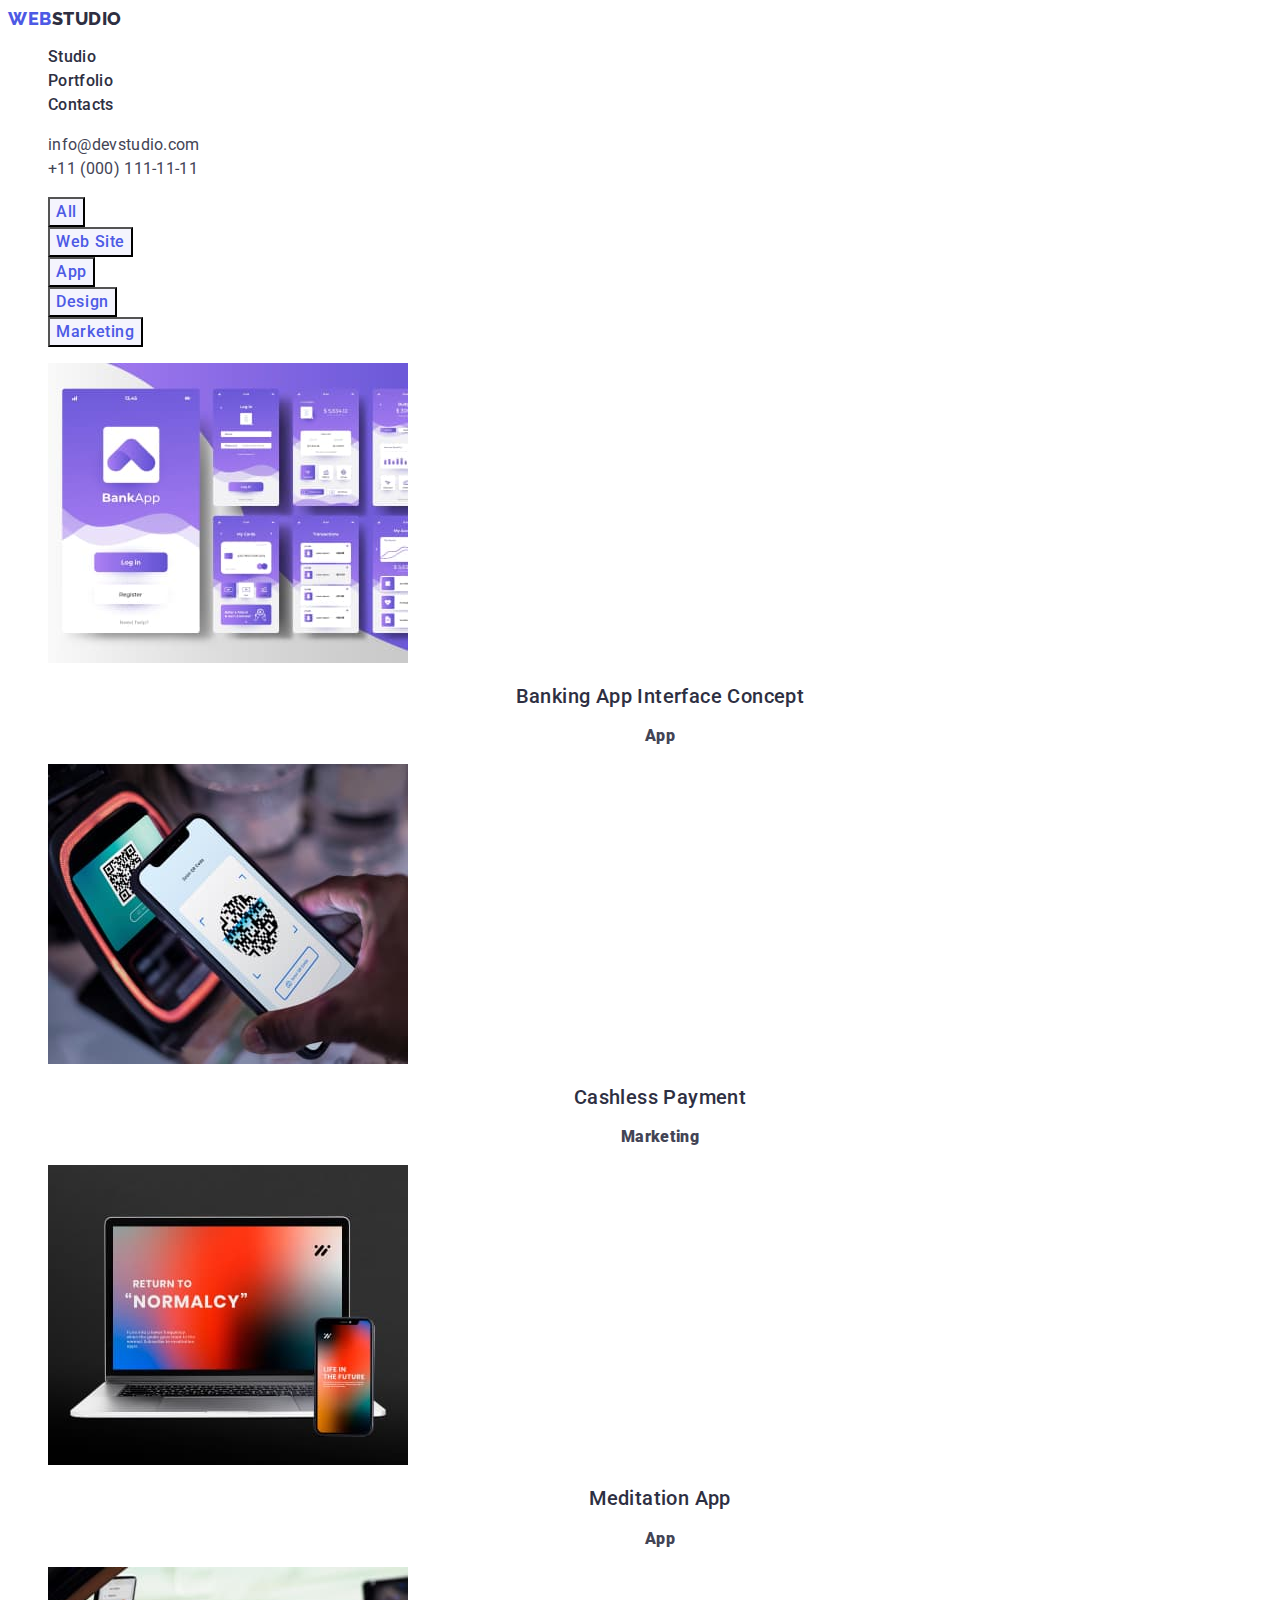
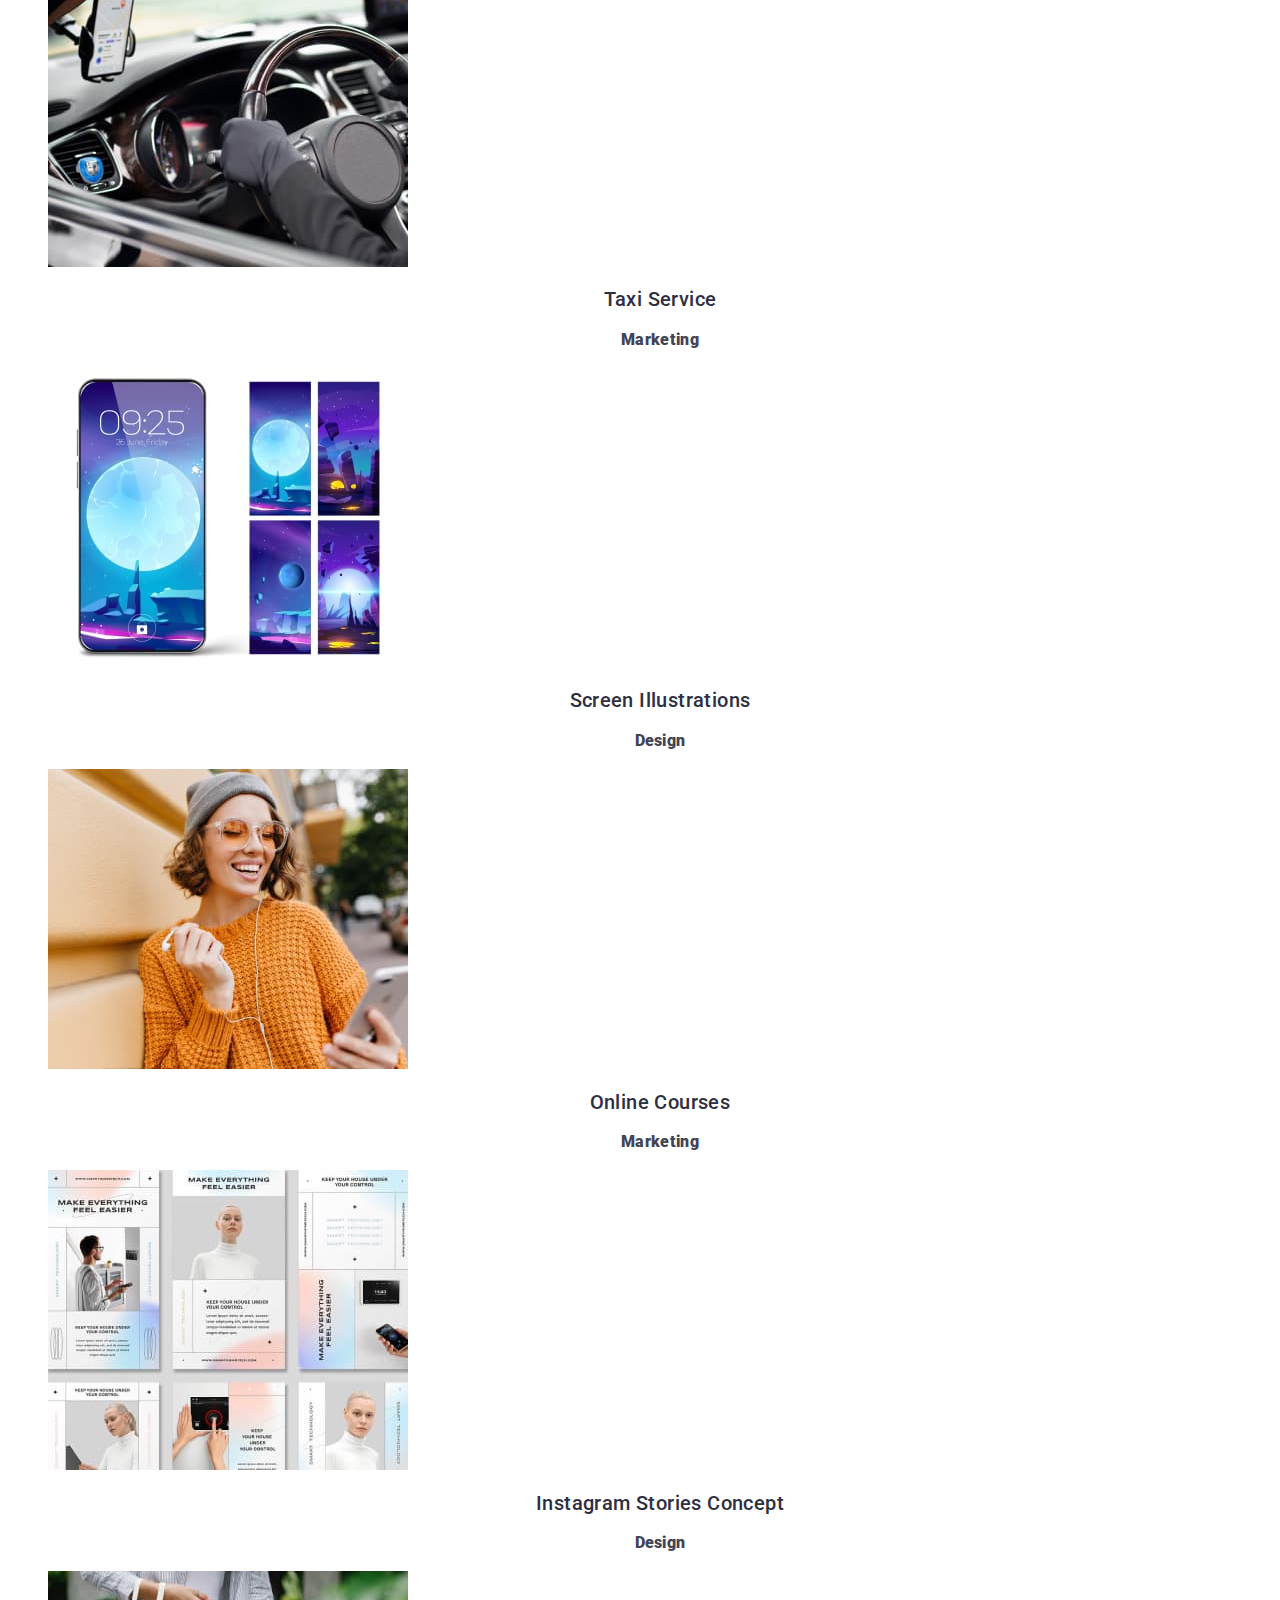
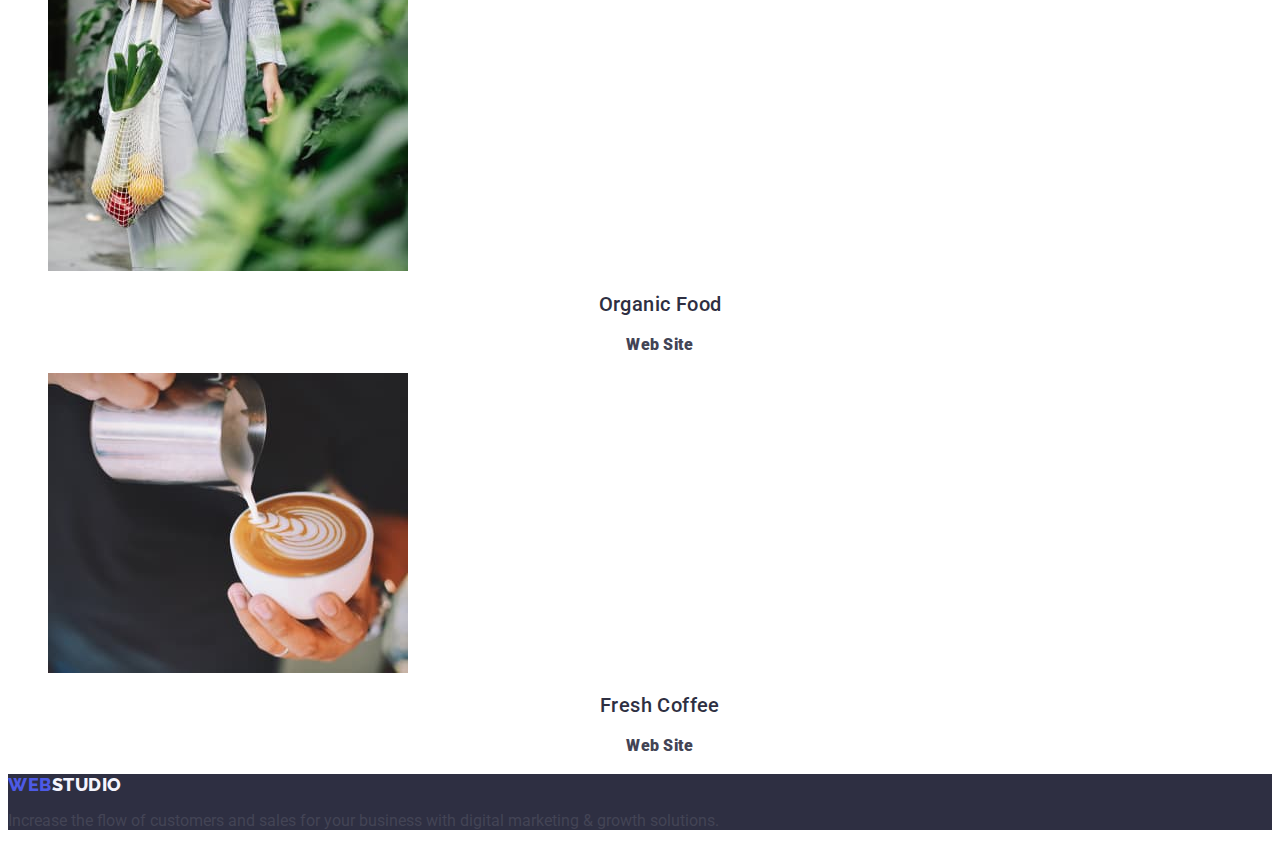
==== portfolio.html @ 3e6c2fd0 "start" ====
<!DOCTYPE html>
<html lang="en">
  <head>
    <meta charset="UTF-8" />
    <meta http-equiv="X-UA-Compatible" content="IE=edge" />
    <meta name="viewport" content="width=device-width, initial-scale=1.0" />
    <title>WebStudio</title>
    <link rel="preconnect" href="https://fonts.googleapis.com" />
    <link rel="preconnect" href="https://fonts.gstatic.com" crossorigin />
    <link
      href="https://fonts.googleapis.com/css2?family=Raleway:wght@800&family=Roboto:wght@400;500;700;900&display=swap"
      rel="stylesheet"
    />
    <link rel="stylesheet" href="css/styles.css" />
  </head>
  <body>
    <header class="header">
      <nav class="list">
        <a href="./index.html" class="link header-logo"
          >Web<span class="color-logo list">Studio</span></a
        >
        <ul class="list">
          <li>
            <a class="link header-link" href="./index.html">Studio</a>
          </li>
          <li>
            <a class="link header-link" href="./portfolio.html">Portfolio</a>
          </li>
          <li>
            <a class="link header-link" href="">Contacts</a>
          </li>
        </ul>
      </nav>
      <address class="header-address-list">
        <ul class="list">
          <li>
            <a
              class="header-contacts list link"
              href="mailto:info@devstudio.com"
              >info@devstudio.com</a
            >
          </li>
          <li>
            <a class="header-contacts list link" href="tel:+110001111111"
              >+11 (000) 111-11-11</a
            >
          </li>
        </ul>
      </address>
    </header>
    <main>
      <!--button list-->
      <section>
        <h1 hidden>examples of work</h1>
        <ul class="list">
          <li>
            <button class="portfolio-button-list" type="button">All</button>
          </li>
          <li>
            <button class="portfolio-button-list" type="button">
              Web Site
            </button>
          </li>
          <li>
            <button class="portfolio-button-list" type="button">App</button>
          </li>
          <li>
            <button class="portfolio-button-list" type="button">Design</button>
          </li>
          <li>
            <button class="portfolio-button-list" type="button">
              Marketing
            </button>
          </li>
        </ul>
        <ul class="list">
          <li>
            <a class="link" href=""
              ><img
                src="./images/banking-app.jpg"
                alt="banking-app-screenshot"
                width="360"
              />
              <h2 class="smol-title">Banking App Interface Concept</h2>
              <p class="smol-text">App</p></a
            >
          </li>
          <li>
            <a class="link" href=""
              ><img
                src="./images/cashless-payment.jpg"
                alt="card-payment-from-phone"
                width="360"
              />
              <h2 class="smol-title">Cashless Payment</h2>
              <p class="smol-text">Marketing</p></a
            >
          </li>
          <li>
            <a class="link" href=""
              ><img
                src="./images/meditation-app.jpg"
                alt="foto-madittion-program"
                width="360"
              />
              <h2 class="smol-title">Meditation App</h2>
              <p class="smol-text">App</p></a
            >
          </li>
          <li>
            <a class="link" href=""
              ><img
                src="./images/taxi-service.jpg"
                alt="foto-Taxi"
                width="360"
              />
              <h2 class="smol-title">Taxi Service</h2>
              <p class="smol-text">Marketing</p></a
            >
          </li>
          <li>
            <a class="link" href=""
              ><img
                src="./images/screen-illustrations.jpg"
                alt="screen-illustrations"
                width="360"
              />
              <h2 class="smol-title">Screen Illustrations</h2>
              <p class="smol-text">Design</p></a
            >
          </li>
          <li>
            <a class="link" href=""
              ><img
                src="./images/online-courses.jpg"
                alt="girl-looking-at-the-phone"
                width="360"
              />
              <h2 class="smol-title">Online Courses</h2>
              <p class="smol-text">Marketing</p></a
            >
          </li>
          <li>
            <a class="link" href=""
              ><img
                src="./images/instagram-stories-concept.jpg"
                alt="intogram-lines"
                width="360"
              />
              <h2 class="smol-title">Instagram Stories Concept</h2>
              <p class="smol-text">Design</p></a
            >
          </li>
          <li>
            <a class="link" href=""
              ><img
                src="./images/organic-food.jpg"
                alt="fresh-fruitsand-vegetables"
                width="360"
              />
              <h2 class="smol-title">Organic Food</h2>
              <p class="smol-text">Web Site</p></a
            >
          </li>
          <li>
            <a class="link" href=""
              ><img
                src="./images/fresh-coffee.jpg"
                alt="a-cup-of-coffee"
                width="360"
              />
              <h2 class="smol-title">Fresh Coffee</h2>
              <p class="smol-text">Web Site</p></a
            >
          </li>
        </ul>
      </section>
    </main>
    <footer class="footer">
      <a href="./index.html" class="header-logo link"
        >Web<span class="footer-color-logo list">Studio</span></a
      >
      <p>
        Increase the flow of customers and sales for your business with digital
        marketing & growth solutions.
      </p>
    </footer>
  </body>
</html>
---- css/styles.css ----
:root {
  --main-title-color: #2e2f42;
  --primary-brand-color: #404bbf;
  --pressed-state-color: #4d5ae5;
  --text-color: #434455;
  --white-color: #ffffff;
  --cloud-light-color: #f4f4fd;
}
body {
  font-family: "Roboto", sans-serif;
  color: var(--text-color);
  background-color: var(--white-color);
}
.header {
}

.link {
  text-decoration: none;
}
.list {
  list-style: none;
}
.color-logo {
  color: var(--main-title-color);
}
.header-logo {
  font-family: "Raleway", sans-serif;
  font-weight: 800;
  font-size: 18px;
  line-height: 1.17;
  letter-spacing: 0.03em;
  text-transform: uppercase;
  color: var(--pressed-state-color);
}

.header-link {
  font-weight: 500;
  font-size: 16px;
  line-height: 1.5;
  letter-spacing: 0.02em;
  color: var(--main-title-color);
}
.header-link:hover,
.header-link:focus {
  color: var(--primary-brand-color);
}

.header-address {
  font-style: normal;
}
.header-address-list {
  font-style: normal;
}
.header-contacts {
  font-weight: 400;
  font-size: 16px;
  line-height: 1.5;
  letter-spacing: 0.02em;
  color: var(--text-color);
}
.header-contacts:hover,
.header-contacts:focus {
  color: var(--primary-brand-color);
}

/*------hero-----*/
.hero {
  background-color: var(--main-title-color);
}

.hero-title {
  font-weight: 700;
  font-size: 56px;
  line-height: 1.07;
  text-align: center;
  letter-spacing: 0.02em;
  color: var(--white-color);
}
.hero-btn {
  font-family: "Roboto", sans-serif;
  font-style: normal;
  font-weight: 500;
  font-size: 16px;
  line-height: 1.5;
  display: flex;
  align-items: center;
  letter-spacing: 0.04em;
  color: var(--white-color);
  cursor: pointer;
  background-color: var(--pressed-state-color);
}
.hero-btn:hover,
.hero-btn:focus {
  background-color: var(--primary-brand-color);
}

.advantages-hidden {
  color: var(--main-title-color);
}
.team-background {
  background-color: var(--white-color);
}
.portfolio-button-list {
  font-family: "Roboto", sans-serif;
  font-weight: 500;
  font-size: 16px;
  line-height: 1.5;
  display: flex;
  align-items: center;
  text-align: center;
  letter-spacing: 0.04em;
  background-color: var(--cloud-light-color);
  color: var(--pressed-state-color);
  cursor: pointer;
}
.portfolio-button-list:hover,
.portfolio-button-list:focus {
  color: var(--white-color);
  background-color: var(--primary-brand-color);
}
/*--------------section1------*/
.advantages-title {
  font-weight: 500;
  font-size: 20px;
  line-height: 1.2;
  letter-spacing: 0.02em;
  color: var(--main-title-color);
}
.advantages-text {
  font-weight: 400;
  font-size: 16px;
  line-height: 1.5;
  letter-spacing: 0.02em;
  color: var(--text-color);
}
/*--------------section2------*/
.we-doing-title {
  font-weight: 700;
  font-size: 36px;
  line-height: 1.11;
  text-align: center;
  letter-spacing: 0.02em;
  text-transform: capitalize;
  color: var(--main-title-color);
}
/*--------------section3------*/
.team {
  background: var(--cloud-light-color);
}
.team-top-title {
  font-weight: 700;
  font-size: 36px;
  line-height: 1.11;
  text-align: center;
  letter-spacing: 0.02em;
  text-transform: capitalize;
  color: var(--main-title-color);
}
.smol-title {
  font-weight: 500;
  font-size: 20px;
  line-height: 1.2;
  text-align: center;
  letter-spacing: 0.02em;
  color: var(--main-title-color);
}
.smol-text {
  font-weight: 900;
  font-size: 16px;
  line-height: 1.5;
  text-align: center;
  letter-spacing: 0.02em;
  color: var(--text-color);
}
/*--------------Fotter--------*/
.footer-logo {
  font-family: "Raleway", sans-serif;
  font-weight: 800;
  font-size: 18px;
  line-height: 1.17;
  letter-spacing: 0.03em;
  text-transform: uppercase;
  color: var(--pressed-state-color);
}
.footer-color-logo {
  color: var(--cloud-light-color);
}

.footer {
  background: var(--main-title-color);
}

.footer-text {
  font-weight: 400;
  font-size: 16px;
  line-height: 1.5;
  letter-spacing: 0.02em;
  color: var(--cloud-light-color);
}
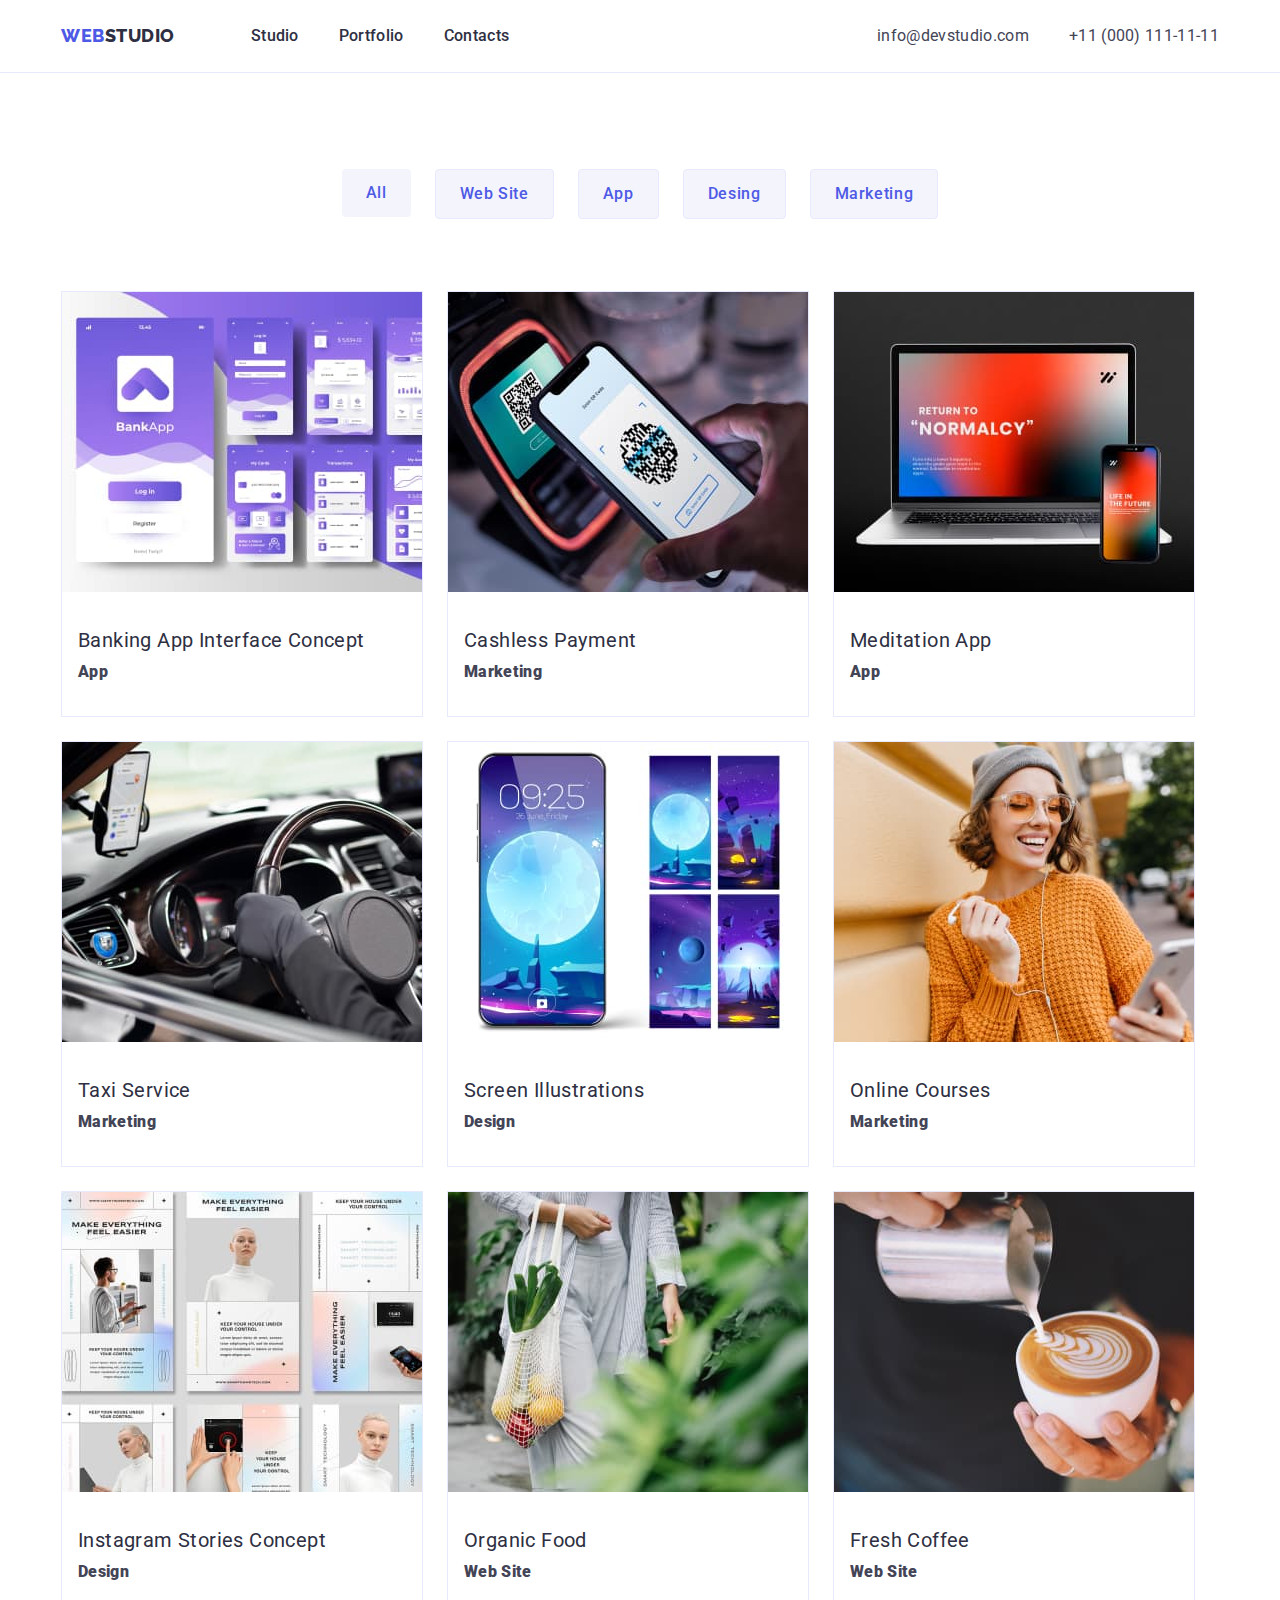
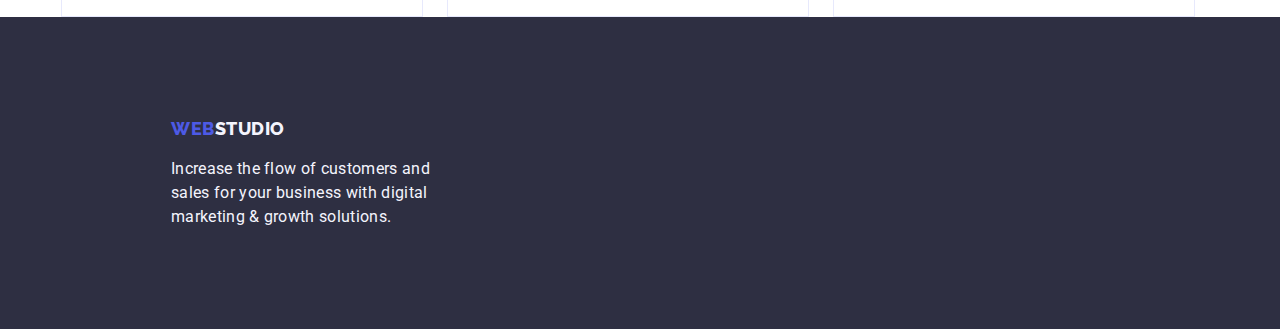
==== commit 7d75b101: "start" ====
--- a/portfolio.html
+++ b/portfolio.html
@@ -15,175 +15,193 @@
   </head>
   <body>
     <header class="header">
-      <nav class="list">
-        <a href="./index.html" class="link header-logo"
-          >Web<span class="color-logo list">Studio</span></a
-        >
-        <ul class="list">
-          <li>
-            <a class="link header-link" href="./index.html">Studio</a>
-          </li>
-          <li>
-            <a class="link header-link" href="./portfolio.html">Portfolio</a>
-          </li>
-          <li>
-            <a class="link header-link" href="">Contacts</a>
-          </li>
-        </ul>
-      </nav>
-      <address class="header-address-list">
-        <ul class="list">
-          <li>
-            <a
-              class="header-contacts list link"
-              href="mailto:info@devstudio.com"
-              >info@devstudio.com</a
-            >
-          </li>
-          <li>
-            <a class="header-contacts list link" href="tel:+110001111111"
-              >+11 (000) 111-11-11</a
-            >
-          </li>
-        </ul>
-      </address>
+      <div class="container header-container">
+        <nav class="list header-nav">
+          <a href="./index.html" class="link header-logo"
+            >Web<span class="color-logo list">Studio</span></a
+          >
+          <ul class="list header-list">
+            <li>
+              <a class="link header-link" href="./index.html">Studio</a>
+            </li>
+            <li>
+              <a class="link header-link" href="./portfolio.html">Portfolio</a>
+            </li>
+            <li>
+              <a class="link header-link" href="">Contacts</a>
+            </li>
+          </ul>
+        </nav>
+        <address class="header-address-list">
+          <ul class="list haeder-list-contacts">
+            <li>
+              <a
+                class="header-contacts list link"
+                href="mailto:info@devstudio.com"
+                >info@devstudio.com</a
+              >
+            </li>
+            <li>
+              <a class="header-contacts list link" href="tel:+110001111111"
+                >+11 (000) 111-11-11</a
+              >
+            </li>
+          </ul>
+        </address>
+      </div>
     </header>
     <main>
       <!--button list-->
-      <section>
+      <section class="container portfolio-center">
         <h1 hidden>examples of work</h1>
-        <ul class="list">
-          <li>
-            <button class="portfolio-button-list" type="button">All</button>
-          </li>
-          <li>
-            <button class="portfolio-button-list" type="button">
-              Web Site
-            </button>
-          </li>
-          <li>
-            <button class="portfolio-button-list" type="button">App</button>
-          </li>
-          <li>
-            <button class="portfolio-button-list" type="button">Design</button>
-          </li>
-          <li>
-            <button class="portfolio-button-list" type="button">
-              Marketing
-            </button>
-          </li>
-        </ul>
-        <ul class="list">
-          <li>
-            <a class="link" href=""
-              ><img
-                src="./images/banking-app.jpg"
-                alt="banking-app-screenshot"
-                width="360"
-              />
-              <h2 class="smol-title">Banking App Interface Concept</h2>
-              <p class="smol-text">App</p></a
-            >
-          </li>
-          <li>
-            <a class="link" href=""
-              ><img
-                src="./images/cashless-payment.jpg"
-                alt="card-payment-from-phone"
-                width="360"
-              />
-              <h2 class="smol-title">Cashless Payment</h2>
-              <p class="smol-text">Marketing</p></a
-            >
-          </li>
-          <li>
-            <a class="link" href=""
-              ><img
-                src="./images/meditation-app.jpg"
-                alt="foto-madittion-program"
-                width="360"
-              />
-              <h2 class="smol-title">Meditation App</h2>
-              <p class="smol-text">App</p></a
-            >
-          </li>
-          <li>
-            <a class="link" href=""
-              ><img
-                src="./images/taxi-service.jpg"
-                alt="foto-Taxi"
-                width="360"
-              />
-              <h2 class="smol-title">Taxi Service</h2>
-              <p class="smol-text">Marketing</p></a
-            >
-          </li>
-          <li>
-            <a class="link" href=""
-              ><img
-                src="./images/screen-illustrations.jpg"
-                alt="screen-illustrations"
-                width="360"
-              />
-              <h2 class="smol-title">Screen Illustrations</h2>
-              <p class="smol-text">Design</p></a
-            >
-          </li>
-          <li>
-            <a class="link" href=""
-              ><img
-                src="./images/online-courses.jpg"
-                alt="girl-looking-at-the-phone"
-                width="360"
-              />
-              <h2 class="smol-title">Online Courses</h2>
-              <p class="smol-text">Marketing</p></a
-            >
-          </li>
-          <li>
-            <a class="link" href=""
-              ><img
-                src="./images/instagram-stories-concept.jpg"
-                alt="intogram-lines"
-                width="360"
-              />
-              <h2 class="smol-title">Instagram Stories Concept</h2>
-              <p class="smol-text">Design</p></a
-            >
-          </li>
-          <li>
-            <a class="link" href=""
-              ><img
-                src="./images/organic-food.jpg"
-                alt="fresh-fruitsand-vegetables"
-                width="360"
-              />
-              <h2 class="smol-title">Organic Food</h2>
-              <p class="smol-text">Web Site</p></a
-            >
-          </li>
-          <li>
-            <a class="link" href=""
-              ><img
-                src="./images/fresh-coffee.jpg"
-                alt="a-cup-of-coffee"
-                width="360"
-              />
-              <h2 class="smol-title">Fresh Coffee</h2>
-              <p class="smol-text">Web Site</p></a
-            >
-          </li>
-        </ul>
+        <div class="">
+          <ul class="list portfolio-buttons">
+            <li>
+              <button class="portfolio-button-list size-all" type="button">
+                All
+              </button>
+            </li>
+            <li>
+              <button class="portfolio-button-list size-web" type="button">
+                Web Site
+              </button>
+            </li>
+            <li>
+              <button class="portfolio-button-list size-app" type="button">
+                App
+              </button>
+            </li>
+            <li>
+              <button class="portfolio-button-list size-desing" type="button">
+                Desing
+              </button>
+            </li>
+            <li>
+              <button
+                class="portfolio-button-list size-marketing"
+                type="button"
+              >
+                Marketing
+              </button>
+            </li>
+          </ul>
+        </div>
+        <div>
+          <ul class="list img-box">
+            <li class="text-box-portf">
+              <a class="link" href="">
+                <img
+                  src="./images/banking-app.jpg"
+                  alt="banking-app-screenshot"
+                  width="360"
+                />
+
+                <h2 class="smol-title-portf">Banking App Interface Concept</h2>
+                <p class="smol-text-portf">App</p>
+              </a>
+            </li>
+            <li class="text-box-portf">
+              <a class="link" href=""
+                ><img
+                  src="./images/cashless-payment.jpg"
+                  alt="card-payment-from-phone"
+                  width="360"
+                />
+                <h2 class="smol-title-portf">Cashless Payment</h2>
+                <p class="smol-text-portf">Marketing</p></a
+              >
+            </li>
+            <li class="text-box-portf">
+              <a class="link" href=""
+                ><img
+                  src="./images/meditation-app.jpg"
+                  alt="foto-madittion-program"
+                  width="360"
+                />
+                <h2 class="smol-title-portf">Meditation App</h2>
+                <p class="smol-text-portf">App</p></a
+              >
+            </li>
+            <li class="text-box-portf">
+              <a class="link" href=""
+                ><img
+                  src="./images/taxi-service.jpg"
+                  alt="foto-Taxi"
+                  width="360"
+                />
+                <h2 class="smol-title-portf">Taxi Service</h2>
+                <p class="smol-text-portf">Marketing</p></a
+              >
+            </li>
+            <li class="text-box-portf">
+              <a class="link" href=""
+                ><img
+                  src="./images/screen-illustrations.jpg"
+                  alt="screen-illustrations"
+                  width="360"
+                />
+                <h2 class="smol-title-portf">Screen Illustrations</h2>
+                <p class="smol-text-portf">Design</p></a
+              >
+            </li>
+            <li class="text-box-portf">
+              <a class="link" href=""
+                ><img
+                  src="./images/online-courses.jpg"
+                  alt="girl-looking-at-the-phone"
+                  width="360"
+                />
+                <h2 class="smol-title-portf">Online Courses</h2>
+                <p class="smol-text-portf">Marketing</p></a
+              >
+            </li>
+            <li class="text-box-portf">
+              <a class="link" href=""
+                ><img
+                  src="./images/instagram-stories-concept.jpg"
+                  alt="intogram-lines"
+                  width="360"
+                />
+                <h2 class="smol-title-portf">Instagram Stories Concept</h2>
+                <p class="smol-text-portf">Design</p></a
+              >
+            </li>
+            <li class="text-box-portf">
+              <a class="link" href=""
+                ><img
+                  src="./images/organic-food.jpg"
+                  alt="fresh-fruitsand-vegetables"
+                  width="360"
+                />
+                <h2 class="smol-title-portf">Organic Food</h2>
+                <p class="smol-text-portf">Web Site</p></a
+              >
+            </li>
+            <li class="text-box-portf">
+              <a class="link" href=""
+                ><img
+                  src="./images/fresh-coffee.jpg"
+                  alt="a-cup-of-coffee"
+                  width="360"
+                />
+                <h2 class="smol-title-portf">Fresh Coffee</h2>
+                <p class="smol-text-portf">Web Site</p></a
+              >
+            </li>
+          </ul>
+        </div>
       </section>
     </main>
     <footer class="footer">
-      <a href="./index.html" class="header-logo link"
-        >Web<span class="footer-color-logo list">Studio</span></a
-      >
-      <p>
-        Increase the flow of customers and sales for your business with digital
-        marketing & growth solutions.
-      </p>
+      <div class="container">
+        <a href="./index.html" class="footer-logo link"
+          >Web<span class="footer-color-logo list">Studio</span></a
+        >
+        <p class="footer-text">
+          Increase the flow of customers and sales for your business with
+          digital marketing & growth solutions.
+        </p>
+      </div>
     </footer>
   </body>
 </html>
--- a/css/styles.css
+++ b/css/styles.css
@@ -6,12 +6,26 @@
   --white-color: #ffffff;
   --cloud-light-color: #f4f4fd;
 }
+p,
+h1,
+h2,
+h3,
+h4,
+h5,
+h6 {
+  margin: 0;
+}
+p {
+}
+ul {
+  margin: 0;
+  padding: 0;
+}
 body {
   font-family: "Roboto", sans-serif;
   color: var(--text-color);
   background-color: var(--white-color);
-}
-.header {
+  margin: 0;
 }
 
 .link {
@@ -20,6 +34,40 @@
 .list {
   list-style: none;
 }
+.container {
+  width: 1158px;
+  padding-left: 15px;
+  padding-right: 15px;
+  margin: 0 auto;
+}
+.header {
+  height: 72px;
+  display: flex;
+  align-items: center;
+  border-bottom: 1px solid #e7e9fc;
+}
+.header-container {
+  display: flex;
+}
+.header-nav {
+  display: flex;
+  align-items: center;
+  margin-right: auto;
+}
+.header-list {
+  display: flex;
+  align-items: center;
+  gap: 40px;
+}
+.haeder-list-contacts {
+  display: flex;
+  align-items: center;
+  gap: 40px;
+}
+.section {
+  padding-top: 120px;
+}
+
 .color-logo {
   color: var(--main-title-color);
 }
@@ -31,6 +79,7 @@
   letter-spacing: 0.03em;
   text-transform: uppercase;
   color: var(--pressed-state-color);
+  margin-right: 76px;
 }
 
 .header-link {
@@ -64,31 +113,43 @@
 }
 
 /*------hero-----*/
+.hero-contanier {
+}
 .hero {
   background-color: var(--main-title-color);
+  text-align: center;
+  padding-top: 188px;
+  padding-bottom: 188px;
 }
 
 .hero-title {
+  width: 496px;
+  font-family: "Roboto";
+  font-style: normal;
   font-weight: 700;
   font-size: 56px;
-  line-height: 1.07;
-  text-align: center;
+  line-height: 60px;
+  margin: auto;
+  margin-bottom: 48px;
   letter-spacing: 0.02em;
   color: var(--white-color);
 }
 .hero-btn {
+  min-width: 169px;
+  height: 56px;
   font-family: "Roboto", sans-serif;
   font-style: normal;
   font-weight: 500;
   font-size: 16px;
   line-height: 1.5;
-  display: flex;
-  align-items: center;
   letter-spacing: 0.04em;
   color: var(--white-color);
   cursor: pointer;
   background-color: var(--pressed-state-color);
-}
+  border-radius: 4px;
+  box-shadow: 0px 4px 4px rgba(0, 0, 0, 0.15);
+}
+
 .hero-btn:hover,
 .hero-btn:focus {
   background-color: var(--primary-brand-color);
@@ -97,17 +158,46 @@
 .advantages-hidden {
   color: var(--main-title-color);
 }
-.team-background {
-  background-color: var(--white-color);
-}
+
+/*-------portfolio---------*/
+.smol-title-portf {
+  font-weight: 400;
+  font-size: 20px;
+  line-height: 1.2;
+  letter-spacing: 0.02em;
+  padding-top: 32px;
+  padding-bottom: 8px;
+  padding-left: 16px;
+  color: var(--main-title-color);
+}
+.smol-text-portf {
+  font-weight: 900;
+  font-size: 16px;
+  line-height: 1.5;
+  letter-spacing: 0.02em;
+  color: var(--text-color);
+  padding-bottom: 32px;
+  padding-left: 16px;
+}
+.portfolio-center {
+  display: flex;
+  flex-direction: column;
+  justify-content: center;
+  align-items: center;
+}
+.portfolio-buttons {
+  display: flex;
+  gap: 24px;
+  padding-top: 96px;
+  padding-bottom: 72px;
+}
+
 .portfolio-button-list {
   font-family: "Roboto", sans-serif;
   font-weight: 500;
   font-size: 16px;
   line-height: 1.5;
-  display: flex;
-  align-items: center;
-  text-align: center;
+
   letter-spacing: 0.04em;
   background-color: var(--cloud-light-color);
   color: var(--pressed-state-color);
@@ -117,8 +207,90 @@
 .portfolio-button-list:focus {
   color: var(--white-color);
   background-color: var(--primary-brand-color);
-}
+  box-shadow: 0px 3px 1px rgba(0, 0, 0, 0.1), 0px 2px 1px rgba(0, 0, 0, 0.08),
+    0px 2px 2px rgba(0, 0, 0, 0.12);
+}
+.img-box {
+  display: flex;
+  flex-wrap: wrap;
+  gap: 24px;
+}
+.size-all {
+  display: flex;
+  flex-direction: row;
+  align-items: flex-start;
+  padding: 12px 24px;
+
+  border: none;
+  border-radius: 4px;
+  flex: none;
+  order: 0;
+  flex-grow: 0;
+}
+.size-web {
+  display: flex;
+  flex-direction: row;
+  justify-content: center;
+  align-items: center;
+  padding: 12px 24px;
+  background: #f4f4fd;
+  border: 1px solid #e7e9fc;
+  border-radius: 4px;
+  flex: none;
+  order: 1;
+  flex-grow: 0;
+}
+.size-app {
+  display: flex;
+  flex-direction: row;
+  justify-content: center;
+  align-items: center;
+  padding: 12px 24px;
+  background: #f4f4fd;
+  border: 1px solid #e7e9fc;
+  border-radius: 4px;
+  flex: none;
+  order: 2;
+  flex-grow: 0;
+}
+.size-desing {
+  display: flex;
+  flex-direction: row;
+  justify-content: center;
+  align-items: center;
+  padding: 12px 24px;
+  background: #f4f4fd;
+  border: 1px solid #e7e9fc;
+  border-radius: 4px;
+  flex: none;
+  order: 3;
+  flex-grow: 0;
+}
+.size-marketing {
+  display: flex;
+  flex-direction: row;
+  justify-content: center;
+  align-items: center;
+  padding: 12px 24px;
+  background: #f4f4fd;
+  border: 1px solid #e7e9fc;
+  border-radius: 4px;
+  flex: none;
+  order: 4;
+  flex-grow: 0;
+}
+.text-box-portf {
+  width: 360px;
+  border: 1px solid #e7e9fc;
+}
+
 /*--------------section1------*/
+
+.list-our {
+  display: flex;
+  gap: 24px;
+}
+
 .advantages-title {
   font-weight: 500;
   font-size: 20px;
@@ -134,7 +306,13 @@
   color: var(--text-color);
 }
 /*--------------section2------*/
+.list-doing {
+  display: flex;
+  gap: 24px;
+  padding-bottom: 120px;
+}
 .we-doing-title {
+  margin-bottom: 72px;
   font-weight: 700;
   font-size: 36px;
   line-height: 1.11;
@@ -144,10 +322,22 @@
   color: var(--main-title-color);
 }
 /*--------------section3------*/
+.list-team {
+  display: flex;
+  gap: 24px;
+  padding-bottom: 120px;
+}
+.team-background {
+  box-shadow: 0px 1px 6px rgba(46, 47, 66, 0.08),
+    0px 1px 1px rgba(46, 47, 66, 0.16), 0px 2px 1px rgba(46, 47, 66, 0.08);
+  border-radius: 0px 0px 4px 4px;
+  background-color: var(--white-color);
+}
 .team {
   background: var(--cloud-light-color);
 }
 .team-top-title {
+  margin-bottom: 72px;
   font-weight: 700;
   font-size: 36px;
   line-height: 1.11;
@@ -157,12 +347,17 @@
   color: var(--main-title-color);
 }
 .smol-title {
-  font-weight: 500;
+  font-weight: 400;
   font-size: 20px;
   line-height: 1.2;
   text-align: center;
   letter-spacing: 0.02em;
-  color: var(--main-title-color);
+  padding-top: 32px;
+  padding-bottom: 8px;
+  color: var(--main-title-color);
+}
+.title-buttom {
+  margin-bottom: 8px;
 }
 .smol-text {
   font-weight: 900;
@@ -171,8 +366,17 @@
   text-align: center;
   letter-spacing: 0.02em;
   color: var(--text-color);
+
+  padding-bottom: 32px;
 }
 /*--------------Fotter--------*/
+.footer {
+  display: block;
+  background: var(--main-title-color);
+  padding-top: 101px;
+  padding-left: 156px;
+  padding-bottom: 100px;
+}
 .footer-logo {
   font-family: "Raleway", sans-serif;
   font-weight: 800;
@@ -185,15 +389,12 @@
 .footer-color-logo {
   color: var(--cloud-light-color);
 }
-
-.footer {
-  background: var(--main-title-color);
-}
-
 .footer-text {
+  max-width: 264px;
   font-weight: 400;
   font-size: 16px;
   line-height: 1.5;
   letter-spacing: 0.02em;
   color: var(--cloud-light-color);
-}
+  margin-top: 18px;
+}
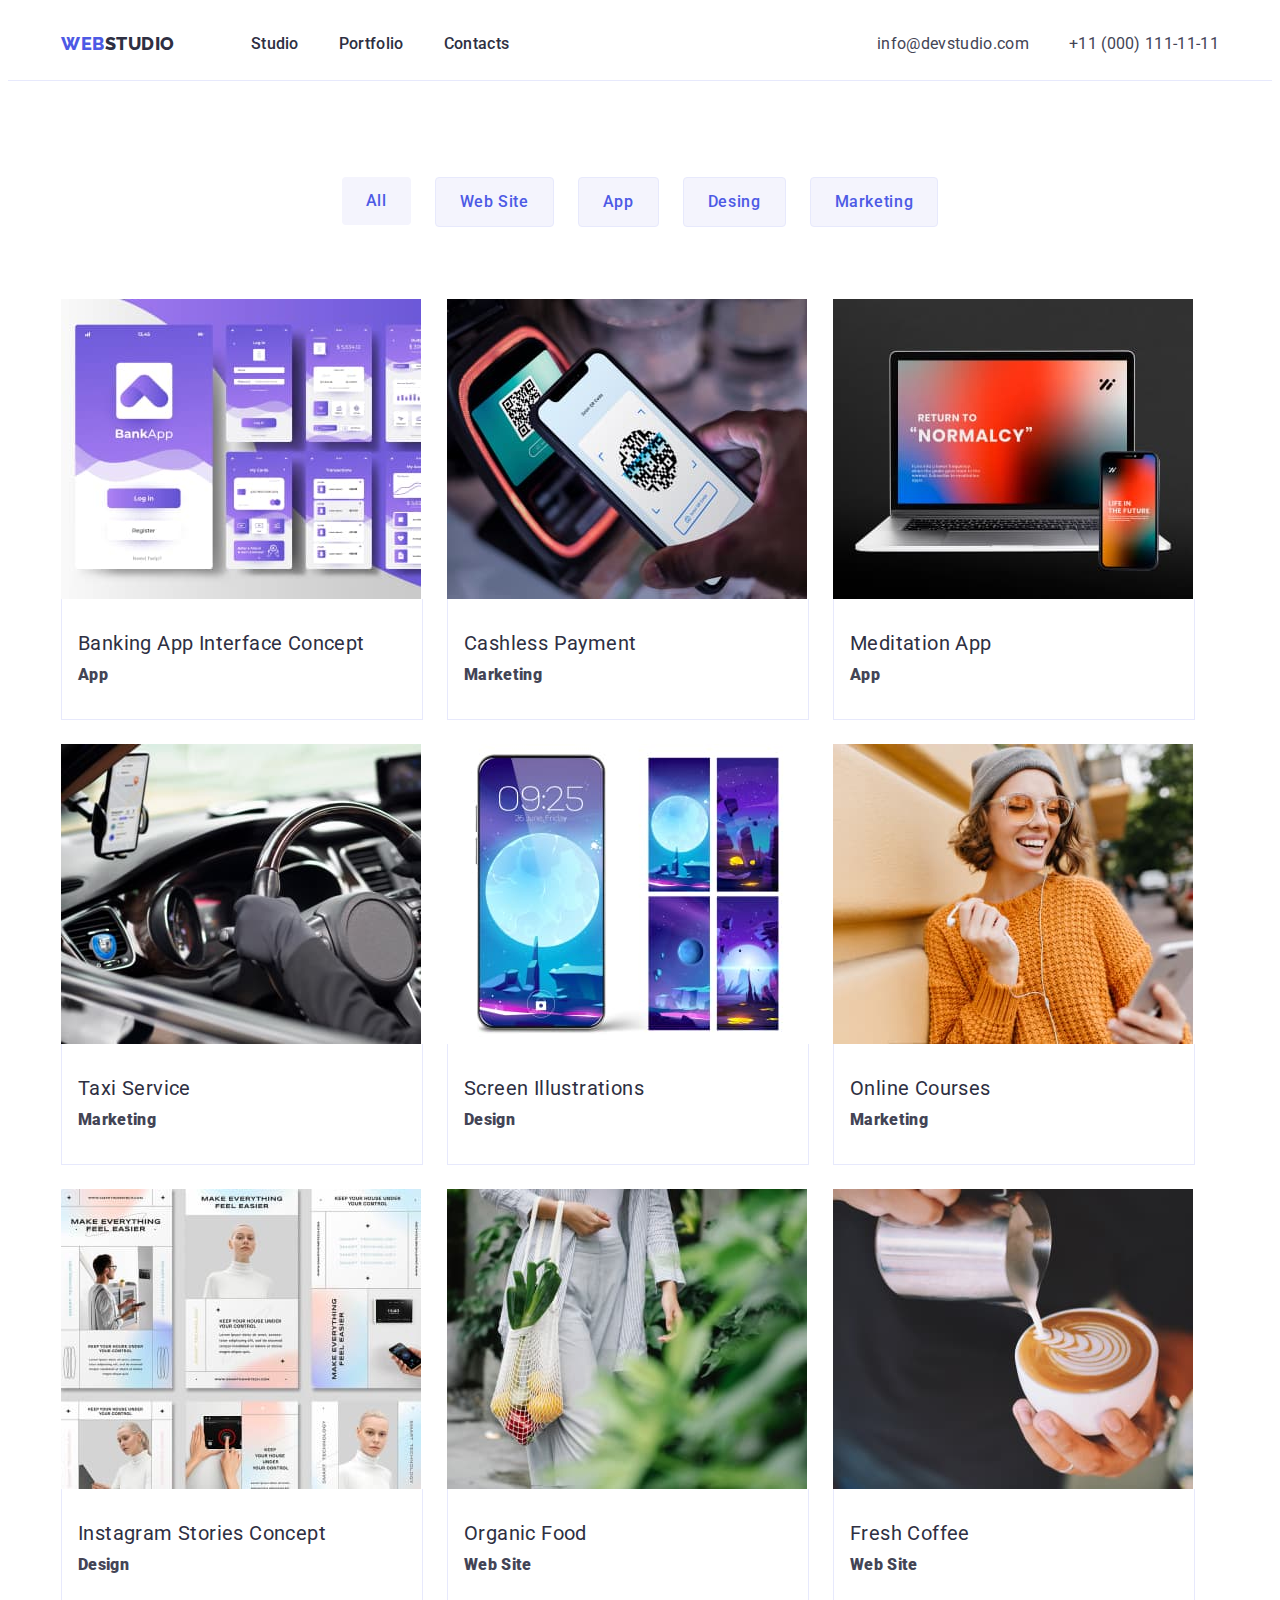
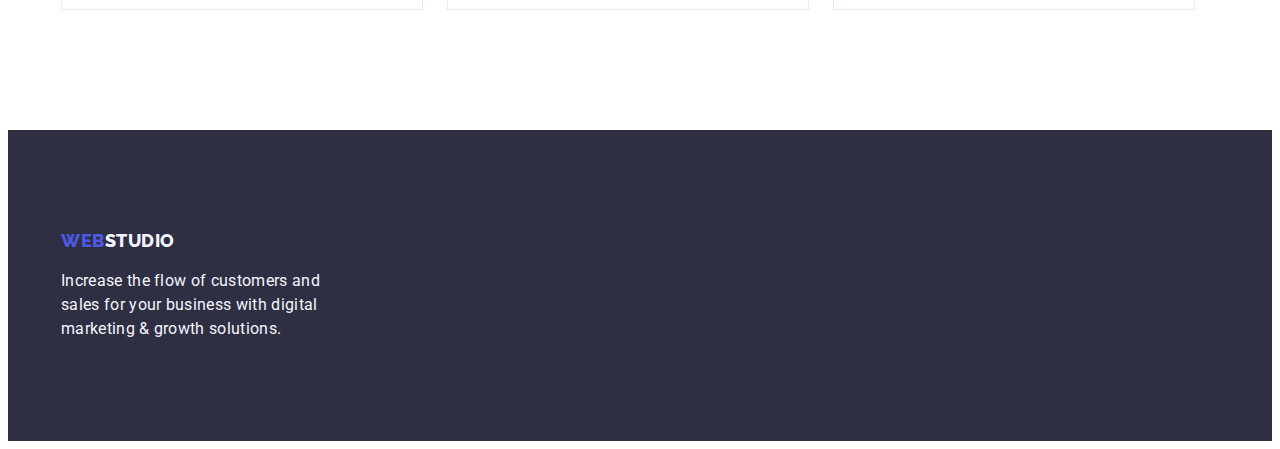
==== commit 655b30ea: "change2" ====
--- a/portfolio.html
+++ b/portfolio.html
@@ -11,6 +11,13 @@
       href="https://fonts.googleapis.com/css2?family=Raleway:wght@800&family=Roboto:wght@400;500;700;900&display=swap"
       rel="stylesheet"
     />
+    <link
+      rel="stylesheet"
+      href="https://cdnjs.cloudflare.com/ajax/libs/modern-normalize/1.1.0/modern-normalize.min.css"
+      integrity="sha512-wpPYUAdjBVSE4KJnH1VR1HeZfpl1ub8YT/NKx4PuQ5NmX2tKuGu6U/JRp5y+Y8XG2tV+wKQpNHVUX03MfMFn9Q=="
+      crossorigin="anonymous"
+      referrerpolicy="no-referrer"
+    />
     <link rel="stylesheet" href="css/styles.css" />
   </head>
   <body>
@@ -53,7 +60,7 @@
     <main>
       <!--button list-->
       <section class="container portfolio-center">
-        <h1 hidden>examples of work</h1>
+        <h1 class="visually-hidden">examples of work</h1>
         <div class="">
           <ul class="list portfolio-buttons">
             <li>
@@ -88,105 +95,123 @@
         </div>
         <div>
           <ul class="list img-box">
-            <li class="text-box-portf">
+            <li class="">
               <a class="link" href="">
                 <img
                   src="./images/banking-app.jpg"
                   alt="banking-app-screenshot"
                   width="360"
                 />
-
-                <h2 class="smol-title-portf">Banking App Interface Concept</h2>
-                <p class="smol-text-portf">App</p>
+                <div class="text-box-portf">
+                  <h2 class="smol-title-portf">
+                    Banking App Interface Concept
+                  </h2>
+                  <p class="smol-text-portf">App</p>
+                </div>
               </a>
             </li>
-            <li class="text-box-portf">
+            <li class="">
               <a class="link" href=""
                 ><img
                   src="./images/cashless-payment.jpg"
                   alt="card-payment-from-phone"
                   width="360"
                 />
+                <div class="text-box-portf">
                 <h2 class="smol-title-portf">Cashless Payment</h2>
-                <p class="smol-text-portf">Marketing</p></a
-              >
-            </li>
-            <li class="text-box-portf">
+                <p class="smol-text-portf">Marketing</p></a>
+                </div>
+            </li>
+            <li class="">
               <a class="link" href=""
                 ><img
                   src="./images/meditation-app.jpg"
                   alt="foto-madittion-program"
                   width="360"
                 />
+                <div class="text-box-portf">
                 <h2 class="smol-title-portf">Meditation App</h2>
                 <p class="smol-text-portf">App</p></a
               >
-            </li>
-            <li class="text-box-portf">
+              </div>
+            </li>
+            <li class="">
               <a class="link" href=""
                 ><img
                   src="./images/taxi-service.jpg"
                   alt="foto-Taxi"
                   width="360"
                 />
+                <div class="text-box-portf">
                 <h2 class="smol-title-portf">Taxi Service</h2>
                 <p class="smol-text-portf">Marketing</p></a
               >
-            </li>
-            <li class="text-box-portf">
+              </div>
+            </li>
+            <li class="">
               <a class="link" href=""
                 ><img
                   src="./images/screen-illustrations.jpg"
                   alt="screen-illustrations"
                   width="360"
                 />
+                <div class="text-box-portf">
                 <h2 class="smol-title-portf">Screen Illustrations</h2>
                 <p class="smol-text-portf">Design</p></a
               >
-            </li>
-            <li class="text-box-portf">
+              </div>
+            </li>
+            <li class="">
               <a class="link" href=""
                 ><img
                   src="./images/online-courses.jpg"
                   alt="girl-looking-at-the-phone"
                   width="360"
                 />
+                <div class="text-box-portf">
                 <h2 class="smol-title-portf">Online Courses</h2>
                 <p class="smol-text-portf">Marketing</p></a
               >
-            </li>
-            <li class="text-box-portf">
+              </div>
+            </li>
+            <li class="">
               <a class="link" href=""
                 ><img
                   src="./images/instagram-stories-concept.jpg"
                   alt="intogram-lines"
                   width="360"
                 />
+                <div class="text-box-portf">
                 <h2 class="smol-title-portf">Instagram Stories Concept</h2>
                 <p class="smol-text-portf">Design</p></a
               >
-            </li>
-            <li class="text-box-portf">
+              </div>
+            </li>
+            <li class="">
               <a class="link" href=""
                 ><img
                   src="./images/organic-food.jpg"
                   alt="fresh-fruitsand-vegetables"
                   width="360"
                 />
+                <div class="text-box-portf">
                 <h2 class="smol-title-portf">Organic Food</h2>
                 <p class="smol-text-portf">Web Site</p></a
               >
-            </li>
-            <li class="text-box-portf">
+              </div>
+            </li>
+            <li class="">
               <a class="link" href=""
                 ><img
                   src="./images/fresh-coffee.jpg"
                   alt="a-cup-of-coffee"
                   width="360"
                 />
+                <div class="text-box-portf">
                 <h2 class="smol-title-portf">Fresh Coffee</h2>
                 <p class="smol-text-portf">Web Site</p></a
               >
+              </div>
             </li>
           </ul>
         </div>
--- a/css/styles.css
+++ b/css/styles.css
@@ -16,16 +16,31 @@
   margin: 0;
 }
 p {
-}
-ul {
+  margin: 0;
+}
+
+ul,
+ol {
   margin: 0;
   padding: 0;
+}
+img {
+  display: block;
+  max-width: 100%;
+  height: auto;
+}
+a {
+  text-decoration: none;
+}
+button {
+  cursor: pointer;
+  border: none;
+  border-radius: 4 px;
 }
 body {
   font-family: "Roboto", sans-serif;
   color: var(--text-color);
   background-color: var(--white-color);
-  margin: 0;
 }
 
 .link {
@@ -40,6 +55,23 @@
   padding-right: 15px;
   margin: 0 auto;
 }
+.section {
+  padding-top: 120px;
+  padding-bottom: 120px;
+}
+.visually-hidden {
+  position: absolute;
+  width: 1px;
+  height: 1px;
+  margin: -1px;
+  border: 0;
+  padding: 0;
+
+  white-space: nowrap;
+  clip-path: inset(100%);
+  clip: rect(0 0 0 0);
+  overflow: hidden;
+}
 .header {
   height: 72px;
   display: flex;
@@ -63,9 +95,6 @@
   display: flex;
   align-items: center;
   gap: 40px;
-}
-.section {
-  padding-top: 120px;
 }
 
 .color-logo {
@@ -136,7 +165,6 @@
 }
 .hero-btn {
   min-width: 169px;
-  height: 56px;
   font-family: "Roboto", sans-serif;
   font-style: normal;
   font-weight: 500;
@@ -148,6 +176,8 @@
   background-color: var(--pressed-state-color);
   border-radius: 4px;
   box-shadow: 0px 4px 4px rgba(0, 0, 0, 0.15);
+  border: none;
+  padding: 16px 32px;
 }
 
 .hero-btn:hover,
@@ -160,6 +190,11 @@
 }
 
 /*-------portfolio---------*/
+.text-box-portf {
+  width: 360px;
+  border: 1px solid #e7e9fc;
+  border-top: none;
+}
 .smol-title-portf {
   font-weight: 400;
   font-size: 20px;
@@ -184,6 +219,7 @@
   flex-direction: column;
   justify-content: center;
   align-items: center;
+  padding-bottom: 120px;
 }
 .portfolio-buttons {
   display: flex;
@@ -279,10 +315,6 @@
   order: 4;
   flex-grow: 0;
 }
-.text-box-portf {
-  width: 360px;
-  border: 1px solid #e7e9fc;
-}
 
 /*--------------section1------*/
 
@@ -306,6 +338,9 @@
   color: var(--text-color);
 }
 /*--------------section2------*/
+.doing-style {
+  padding-top: 0;
+}
 .list-doing {
   display: flex;
   gap: 24px;
@@ -359,6 +394,10 @@
 .title-buttom {
   margin-bottom: 8px;
 }
+.smol-text-titel {
+  padding-top: 32px;
+  padding-bottom: 32px;
+}
 .smol-text {
   font-weight: 900;
   font-size: 16px;
@@ -371,10 +410,8 @@
 }
 /*--------------Fotter--------*/
 .footer {
-  display: block;
   background: var(--main-title-color);
-  padding-top: 101px;
-  padding-left: 156px;
+  padding-top: 100px;
   padding-bottom: 100px;
 }
 .footer-logo {
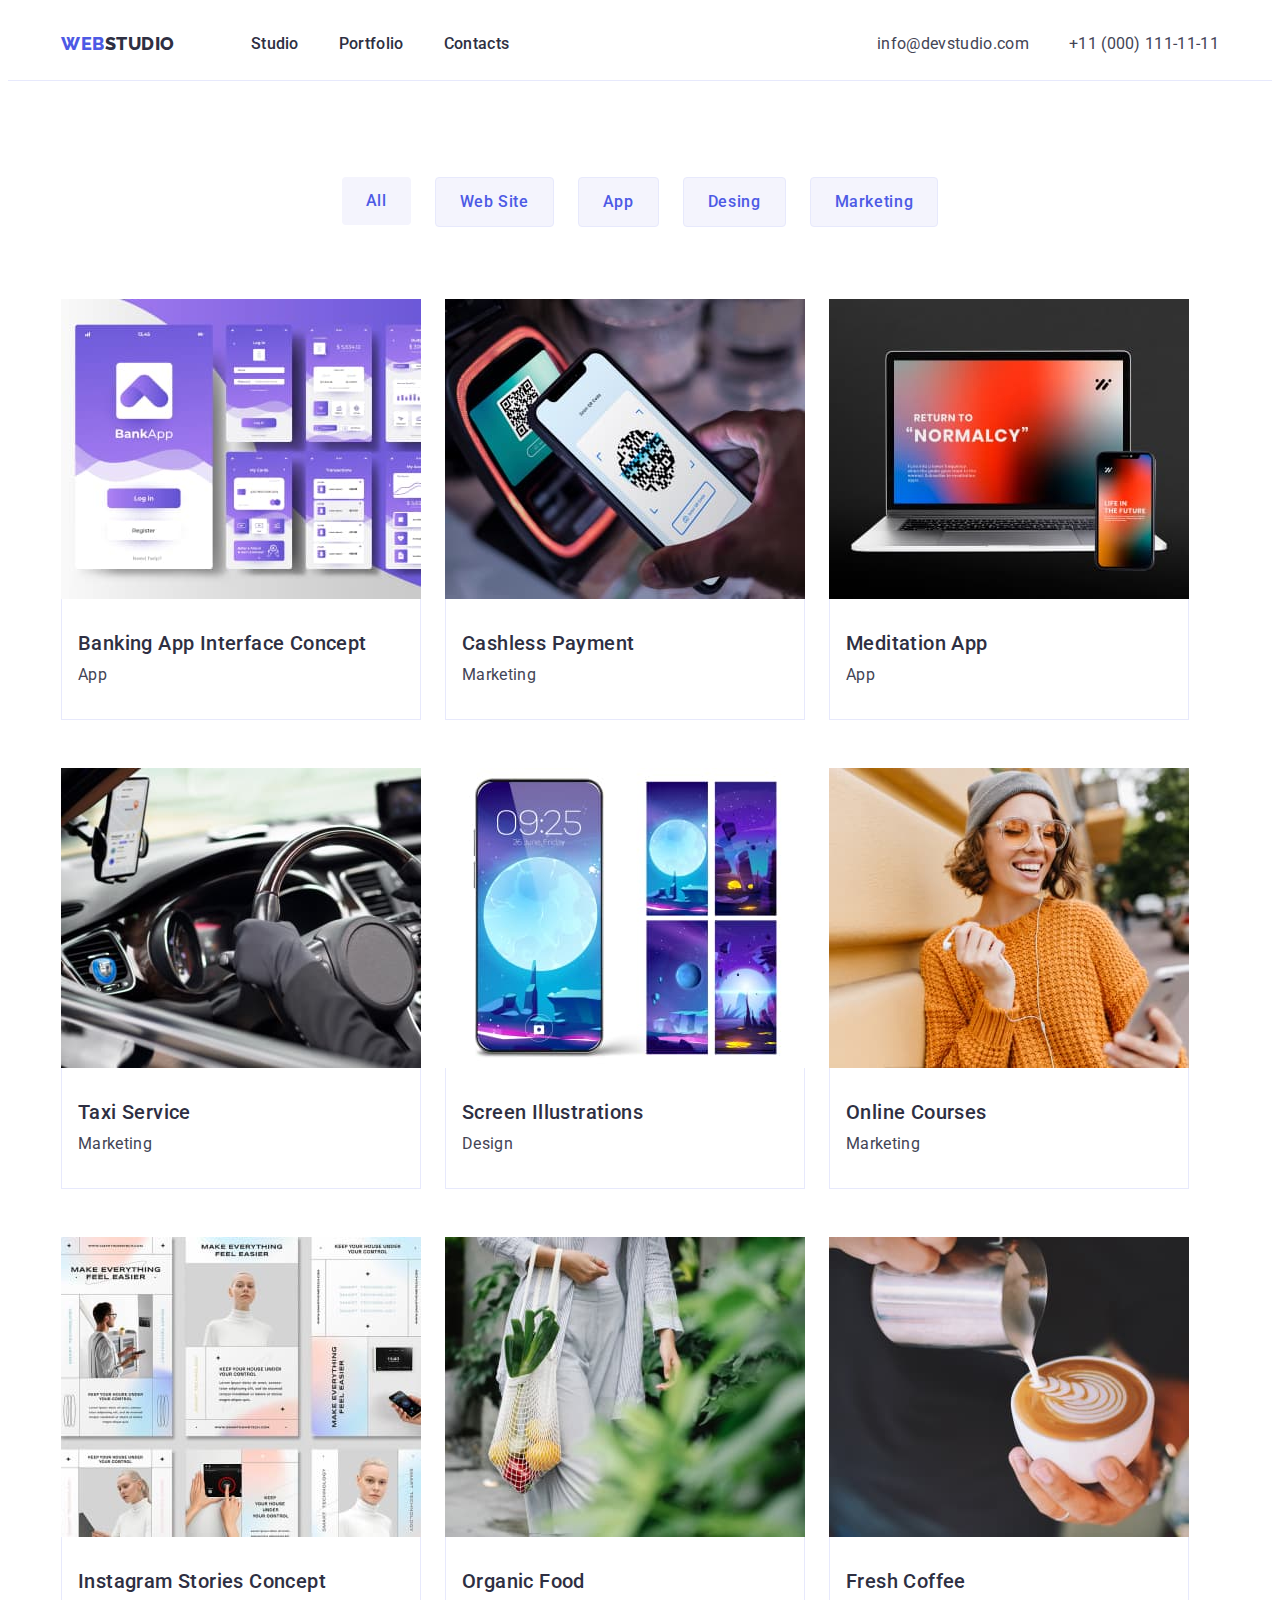
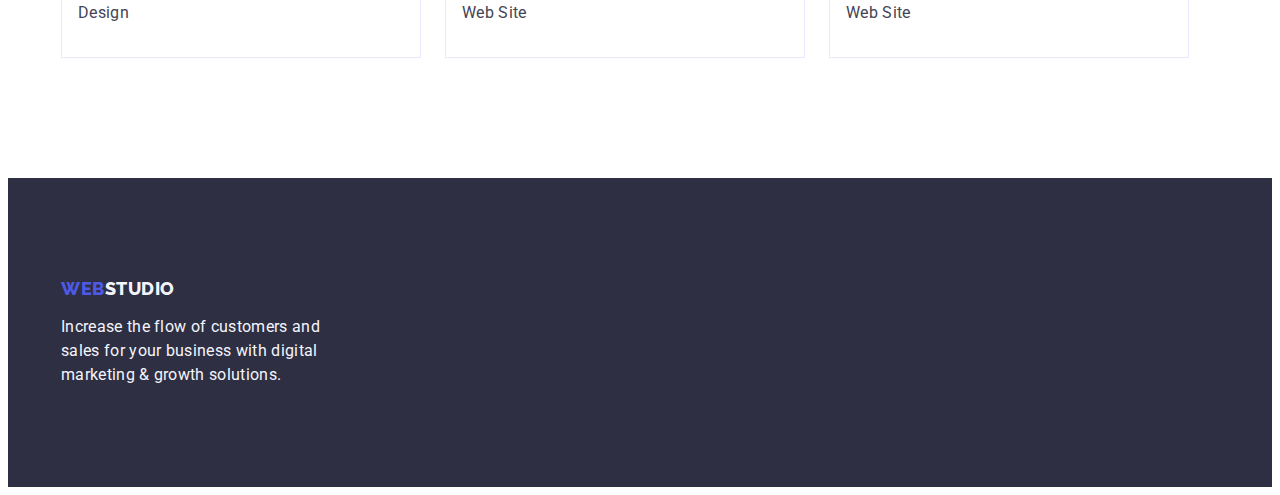
==== commit 8e171773: "mod3final" ====
--- a/portfolio.html
+++ b/portfolio.html
@@ -59,12 +59,12 @@
     </header>
     <main>
       <!--button list-->
-      <section class="container portfolio-center">
-        <h1 class="visually-hidden">examples of work</h1>
-        <div class="">
-          <ul class="list portfolio-buttons">
-            <li>
-              <button class="portfolio-button-list size-all" type="button">
+      <section class="portfolio-center">
+        <div class=" container">
+           <h1 class="visually-hidden">examples of work</h1>
+            <ul class="list portfolio-buttons">
+            <li>
+              <button class="portfolio-button-list" type="button">
                 All
               </button>
             </li>
@@ -91,26 +91,21 @@
                 Marketing
               </button>
             </li>
-          </ul>
-        </div>
-        <div>
-          <ul class="list img-box">
-            <li class="">
+            </ul>
+              <ul class="list img-box">
+              <li class="">
               <a class="link" href="">
-                <img
-                  src="./images/banking-app.jpg"
-                  alt="banking-app-screenshot"
-                  width="360"
-                />
-                <div class="text-box-portf">
-                  <h2 class="smol-title-portf">
-                    Banking App Interface Concept
-                  </h2>
-                  <p class="smol-text-portf">App</p>
-                </div>
+                  <img
+                    src="./images/banking-app.jpg"
+                    alt="banking-app-screenshot"
+                    width="360"/>
+                    <div class="text-box-portf">
+                        <h2 class="smol-title-portf">Banking App Interface Concept</h2>
+                         <p class="smol-text-portf">App</p>
+                    </div>
               </a>
-            </li>
-            <li class="">
+              </li>
+             <li class="">
               <a class="link" href=""
                 ><img
                   src="./images/cashless-payment.jpg"
@@ -121,8 +116,8 @@
                 <h2 class="smol-title-portf">Cashless Payment</h2>
                 <p class="smol-text-portf">Marketing</p></a>
                 </div>
-            </li>
-            <li class="">
+              </li>
+              <li class="">
               <a class="link" href=""
                 ><img
                   src="./images/meditation-app.jpg"
@@ -134,8 +129,8 @@
                 <p class="smol-text-portf">App</p></a
               >
               </div>
-            </li>
-            <li class="">
+              </li>
+              <li class="">
               <a class="link" href=""
                 ><img
                   src="./images/taxi-service.jpg"
@@ -147,8 +142,8 @@
                 <p class="smol-text-portf">Marketing</p></a
               >
               </div>
-            </li>
-            <li class="">
+             </li>
+              <li class="">
               <a class="link" href=""
                 ><img
                   src="./images/screen-illustrations.jpg"
@@ -160,8 +155,8 @@
                 <p class="smol-text-portf">Design</p></a
               >
               </div>
-            </li>
-            <li class="">
+              </li>
+              <li class="">
               <a class="link" href=""
                 ><img
                   src="./images/online-courses.jpg"
@@ -173,8 +168,8 @@
                 <p class="smol-text-portf">Marketing</p></a
               >
               </div>
-            </li>
-            <li class="">
+              </li>
+              <li class="">
               <a class="link" href=""
                 ><img
                   src="./images/instagram-stories-concept.jpg"
@@ -186,8 +181,8 @@
                 <p class="smol-text-portf">Design</p></a
               >
               </div>
-            </li>
-            <li class="">
+              </li>
+              <li class="">
               <a class="link" href=""
                 ><img
                   src="./images/organic-food.jpg"
@@ -199,8 +194,8 @@
                 <p class="smol-text-portf">Web Site</p></a
               >
               </div>
-            </li>
-            <li class="">
+              </li>
+              <li class="">
               <a class="link" href=""
                 ><img
                   src="./images/fresh-coffee.jpg"
@@ -212,10 +207,11 @@
                 <p class="smol-text-portf">Web Site</p></a
               >
               </div>
-            </li>
-          </ul>
-        </div>
-      </section>
+               </li>
+            </ul>
+            </div>
+            
+        </section>
     </main>
     <footer class="footer">
       <div class="container">
--- a/css/styles.css
+++ b/css/styles.css
@@ -5,6 +5,7 @@
   --text-color: #434455;
   --white-color: #ffffff;
   --cloud-light-color: #f4f4fd;
+  --border-bottom: #e7e9fc;
 }
 p,
 h1,
@@ -76,7 +77,7 @@
   height: 72px;
   display: flex;
   align-items: center;
-  border-bottom: 1px solid #e7e9fc;
+  border-bottom: 1px solid var(--border-bottom);
 }
 .header-container {
   display: flex;
@@ -191,41 +192,34 @@
 
 /*-------portfolio---------*/
 .text-box-portf {
-  width: 360px;
-  border: 1px solid #e7e9fc;
+  padding: 32px 16px;
+  border: 1px solid var(--border-bottom);
   border-top: none;
 }
 .smol-title-portf {
-  font-weight: 400;
+  font-weight: 500;
   font-size: 20px;
   line-height: 1.2;
   letter-spacing: 0.02em;
-  padding-top: 32px;
-  padding-bottom: 8px;
-  padding-left: 16px;
+  margin-bottom: 8px;
   color: var(--main-title-color);
 }
 .smol-text-portf {
-  font-weight: 900;
+  font-weight: 400;
   font-size: 16px;
   line-height: 1.5;
   letter-spacing: 0.02em;
   color: var(--text-color);
-  padding-bottom: 32px;
-  padding-left: 16px;
 }
 .portfolio-center {
-  display: flex;
-  flex-direction: column;
+  padding-top: 96px;
+  padding-bottom: 120px;
+}
+.portfolio-buttons {
+  display: flex;
+  gap: 24px;
   justify-content: center;
-  align-items: center;
-  padding-bottom: 120px;
-}
-.portfolio-buttons {
-  display: flex;
-  gap: 24px;
-  padding-top: 96px;
-  padding-bottom: 72px;
+  margin-bottom: 72px;
 }
 
 .portfolio-button-list {
@@ -233,11 +227,13 @@
   font-weight: 500;
   font-size: 16px;
   line-height: 1.5;
-
   letter-spacing: 0.04em;
   background-color: var(--cloud-light-color);
   color: var(--pressed-state-color);
   cursor: pointer;
+  padding: 12px 24px;
+  border: none;
+  border-radius: 4px;
 }
 .portfolio-button-list:hover,
 .portfolio-button-list:focus {
@@ -249,19 +245,7 @@
 .img-box {
   display: flex;
   flex-wrap: wrap;
-  gap: 24px;
-}
-.size-all {
-  display: flex;
-  flex-direction: row;
-  align-items: flex-start;
-  padding: 12px 24px;
-
-  border: none;
-  border-radius: 4px;
-  flex: none;
-  order: 0;
-  flex-grow: 0;
+  gap: 48px 24px;
 }
 .size-web {
   display: flex;
@@ -269,8 +253,8 @@
   justify-content: center;
   align-items: center;
   padding: 12px 24px;
-  background: #f4f4fd;
-  border: 1px solid #e7e9fc;
+  background: var(--cloud-light-color);
+  border: 1px solid var(--border-bottom);
   border-radius: 4px;
   flex: none;
   order: 1;
@@ -282,8 +266,8 @@
   justify-content: center;
   align-items: center;
   padding: 12px 24px;
-  background: #f4f4fd;
-  border: 1px solid #e7e9fc;
+  background: var(--cloud-light-color);
+  border: 1px solid var(--border-bottom);
   border-radius: 4px;
   flex: none;
   order: 2;
@@ -295,8 +279,8 @@
   justify-content: center;
   align-items: center;
   padding: 12px 24px;
-  background: #f4f4fd;
-  border: 1px solid #e7e9fc;
+  background: var(--cloud-light-color);
+  border: 1px solid var(--border-bottom);
   border-radius: 4px;
   flex: none;
   order: 3;
@@ -308,8 +292,8 @@
   justify-content: center;
   align-items: center;
   padding: 12px 24px;
-  background: #f4f4fd;
-  border: 1px solid #e7e9fc;
+  background: var(--cloud-light-color);
+  border: 1px solid var(--border-bottom);
   border-radius: 4px;
   flex: none;
   order: 4;
@@ -344,7 +328,6 @@
 .list-doing {
   display: flex;
   gap: 24px;
-  padding-bottom: 120px;
 }
 .we-doing-title {
   margin-bottom: 72px;
@@ -360,7 +343,6 @@
 .list-team {
   display: flex;
   gap: 24px;
-  padding-bottom: 120px;
 }
 .team-background {
   box-shadow: 0px 1px 6px rgba(46, 47, 66, 0.08),
@@ -382,13 +364,11 @@
   color: var(--main-title-color);
 }
 .smol-title {
-  font-weight: 400;
+  font-weight: 500;
   font-size: 20px;
   line-height: 1.2;
   text-align: center;
   letter-spacing: 0.02em;
-  padding-top: 32px;
-  padding-bottom: 8px;
   color: var(--main-title-color);
 }
 .title-buttom {
@@ -399,14 +379,12 @@
   padding-bottom: 32px;
 }
 .smol-text {
-  font-weight: 900;
+  font-weight: 400;
   font-size: 16px;
   line-height: 1.5;
   text-align: center;
   letter-spacing: 0.02em;
   color: var(--text-color);
-
-  padding-bottom: 32px;
 }
 /*--------------Fotter--------*/
 .footer {
@@ -433,5 +411,5 @@
   line-height: 1.5;
   letter-spacing: 0.02em;
   color: var(--cloud-light-color);
-  margin-top: 18px;
-}
+  margin-top: 16px;
+}
